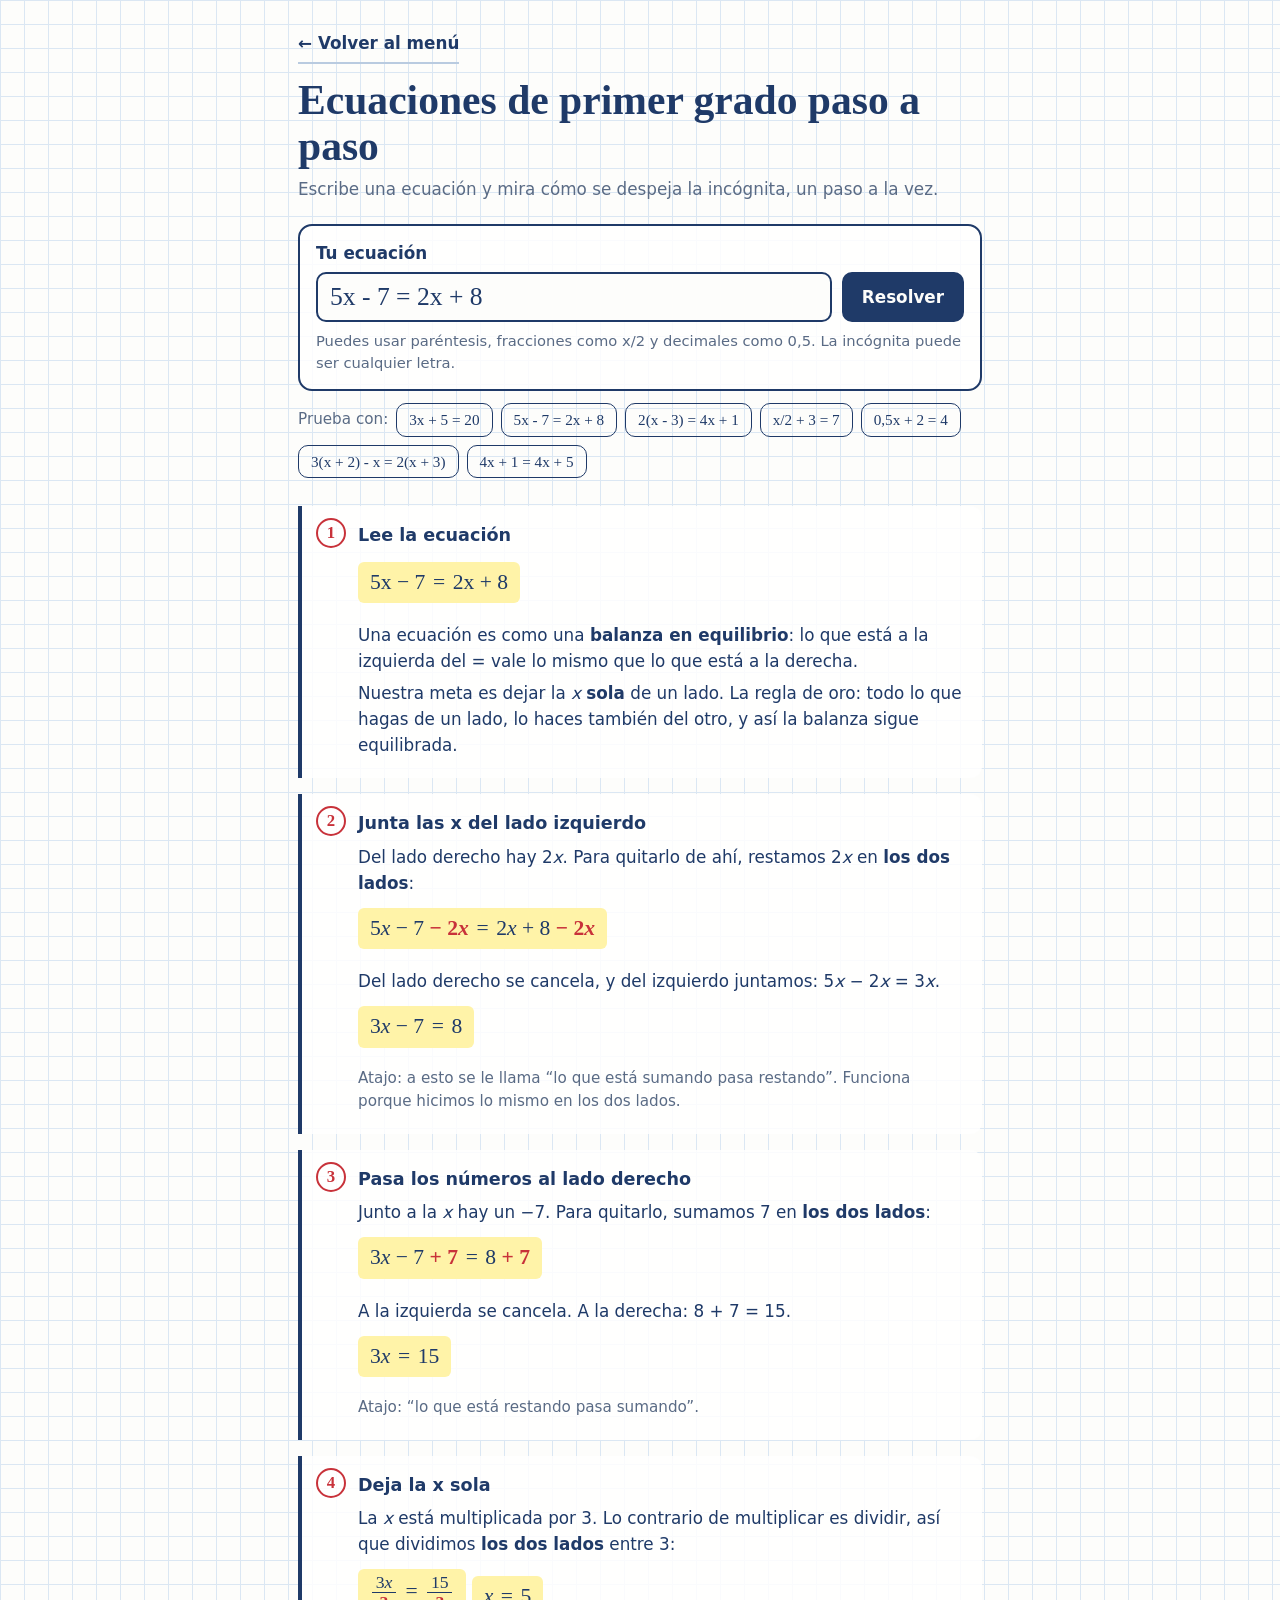
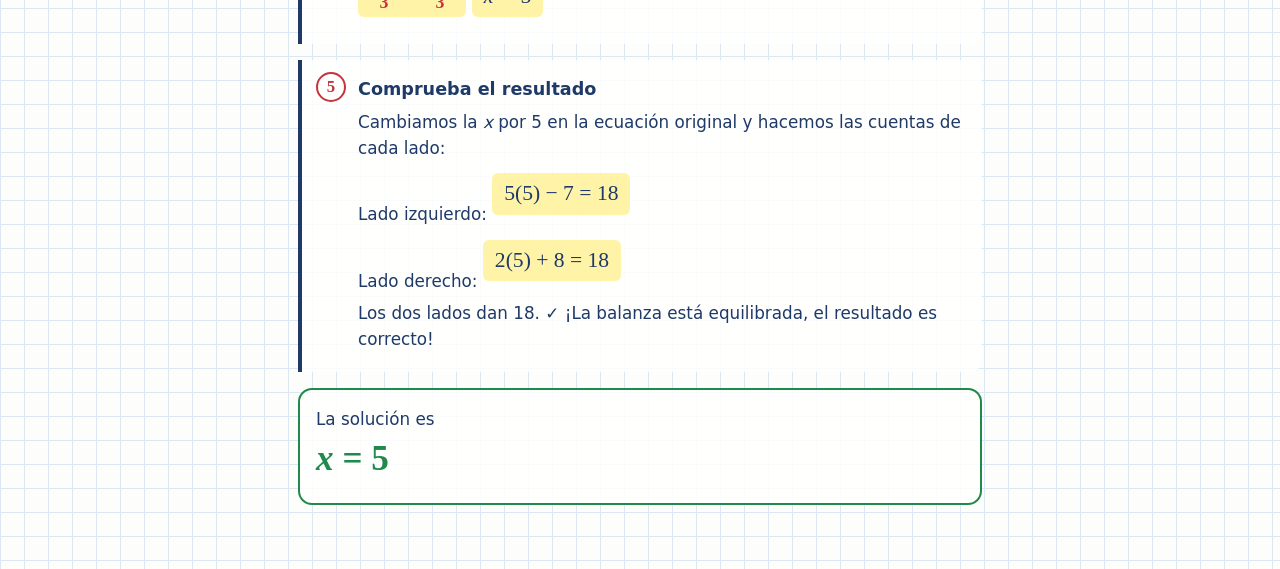
==== algebra/ecuaciones-primer-grado.html @ 46d8577f "Add algebra page for first degree equations" ====
<!DOCTYPE html>
<html lang="es">
<head>
<meta charset="utf-8">
<meta name="viewport" content="width=device-width, initial-scale=1, viewport-fit=cover">
<title>Ecuaciones de primer grado paso a paso</title>
<style>
:root{
  --paper:#fdfdfb; --grid:#dbe7f3; --ink:#1f3a68; --soft:#5a6b85;
  --pen:#c8323a; --ok:#1f8a4c; --hl:#fff3a8; --card:#ffffffd9; --line:#b9cbe0;
  color-scheme: light;
  box-sizing:border-box;
  padding-top:env(safe-area-inset-top,0px);
  padding-bottom:env(safe-area-inset-bottom,0px);
}
@media (prefers-color-scheme: dark){
  :root:not([data-theme="light"]){
    --paper:#141a24; --grid:#1f2a3a; --ink:#dbe6f7; --soft:#93a3bb;
    --pen:#ff7a80; --ok:#5fd394; --hl:#4a4320; --card:#182131e6; --line:#2f3f57;
    color-scheme: dark;
  }
}
:root[data-theme="dark"]{
  --paper:#141a24; --grid:#1f2a3a; --ink:#dbe6f7; --soft:#93a3bb;
  --pen:#ff7a80; --ok:#5fd394; --hl:#4a4320; --card:#182131e6; --line:#2f3f57;
  color-scheme: dark;
}
*,*::before,*::after{box-sizing:inherit}
html{scroll-padding-top:env(safe-area-inset-top,0px)}
body{
  margin:0; color:var(--ink); background-color:var(--paper);
  background-image:linear-gradient(var(--grid) 1px, transparent 1px),linear-gradient(90deg, var(--grid) 1px, transparent 1px);
  background-size:24px 24px;
  font-family:"Segoe UI", system-ui, -apple-system, Roboto, "Helvetica Neue", Arial, sans-serif;
  font-size:1.05rem; line-height:1.55; font-variant-numeric:tabular-nums;
}
main{max-width:720px; margin:0 auto; padding:24px 18px 64px}
.volver{display:inline-block; color:var(--ink); font-weight:600; text-decoration:none; padding:6px 0; border-bottom:2px solid var(--line)}
.volver:hover{border-bottom-color:var(--pen)}
.volver:focus-visible{outline:3px solid var(--pen); outline-offset:3px}
h1{font-family:Georgia,"Times New Roman",serif; font-size:clamp(1.9rem,6vw,2.6rem); line-height:1.1; margin:14px 0 6px; font-weight:700}
.sub{color:var(--soft); margin:0 0 22px}
.panel{background:var(--card); border:2px solid var(--ink); border-radius:14px; padding:14px 16px}
.panel label{display:block; font-weight:600; margin-bottom:6px}
.entrada{display:flex; gap:10px; flex-wrap:wrap}
.entrada input{
  flex:1 1 220px; min-width:0; font-family:Georgia,serif; font-size:1.6rem; color:var(--ink);
  background:var(--paper); border:2px solid var(--ink); border-radius:10px; padding:6px 12px;
}
.entrada input:focus-visible{outline:3px solid var(--pen); outline-offset:2px}
button{font:inherit; font-weight:600; cursor:pointer; border-radius:10px; border:2px solid var(--ink); background:var(--ink); color:var(--paper); padding:10px 18px}
button:focus-visible{outline:3px solid var(--pen); outline-offset:2px}
.ayuda{color:var(--soft); font-size:.92rem; margin:8px 0 0}
.ejemplos{margin:12px 0 0; display:flex; gap:8px; flex-wrap:wrap; align-items:center; color:var(--soft); font-size:.95rem}
.ejemplos button{background:transparent; color:var(--ink); padding:4px 12px; font-weight:500; border-width:1.5px; font-family:Georgia,serif}
.error{color:var(--pen); font-weight:600; margin-top:16px}
ol.pasos{list-style:none; padding:0; margin:28px 0 0; counter-reset:paso}
ol.pasos > li{counter-increment:paso; position:relative; background:var(--card); border-left:4px solid var(--ink); border-radius:0 12px 12px 0; padding:14px 16px 14px 56px; margin-bottom:16px}
ol.pasos > li::before{content:counter(paso); position:absolute; left:14px; top:12px; width:30px; height:30px; border-radius:50%; border:2px solid var(--pen); color:var(--pen); display:grid; place-items:center; font-weight:700; font-family:Georgia,serif}
ol.pasos h2{font-size:1.1rem; margin:2px 0 6px}
ol.pasos p{margin:6px 0}
.pista{color:var(--soft); font-size:.95rem}
.ec{font-family:Georgia,serif; font-size:1.35rem; background:var(--hl); display:inline-block; padding:4px 12px; border-radius:6px; margin:6px 0; max-width:100%; overflow-x:auto; white-space:nowrap}
.ec .igual{margin:0 .35em}
.ec i{font-style:italic}
.rojo{color:var(--pen); font-weight:700}
.frac{display:inline-flex; flex-direction:column; vertical-align:middle; text-align:center; font-size:.82em; line-height:1.1; margin:0 .12em}
.frac > span:first-child{border-bottom:1.5px solid currentColor; padding:0 .2em}
.flecha{color:var(--soft); margin:2px 0 0 4px}
.resultado{margin-top:8px; border:2px solid var(--ok); border-radius:14px; padding:16px; background:var(--card)}
.resultado .grande{font-family:Georgia,serif; font-size:2.2rem; font-weight:700; color:var(--ok)}
.resultado.otro{border-color:var(--pen)}
.resultado.otro .grande{color:var(--pen); font-size:1.6rem}
@media (prefers-reduced-motion:no-preference){
  ol.pasos > li{animation:aparece .35s ease both}
  @keyframes aparece{from{opacity:0; transform:translateY(6px)} to{opacity:1; transform:none}}
}
</style>
</head>
<body>
<main>
  <a class="volver" href="../index.html">← Volver al menú</a>
  <h1>Ecuaciones de primer grado paso a paso</h1>
  <p class="sub">Escribe una ecuación y mira cómo se despeja la incógnita, un paso a la vez.</p>

  <div class="panel">
    <label for="ec">Tu ecuación</label>
    <div class="entrada">
      <input id="ec" value="5x - 7 = 2x + 8" autocomplete="off" autocapitalize="off" spellcheck="false">
      <button id="resolver">Resolver</button>
    </div>
    <p class="ayuda">Puedes usar paréntesis, fracciones como x/2 y decimales como 0,5. La incógnita puede ser cualquier letra.</p>
  </div>
  <div class="ejemplos">Prueba con:
    <button>3x + 5 = 20</button><button>5x - 7 = 2x + 8</button><button>2(x - 3) = 4x + 1</button><button>x/2 + 3 = 7</button><button>0,5x + 2 = 4</button><button>3(x + 2) - x = 2(x + 3)</button><button>4x + 1 = 4x + 5</button>
  </div>

  <div id="salida" aria-live="polite"></div>
</main>

<script>
(function(){
  const $ = s => document.querySelector(s);

  // ---------- fracciones exactas ----------
  const gcd = (a, b) => { a = a < 0n ? -a : a; b = b < 0n ? -b : b; while (b) [a, b] = [b, a % b]; return a; };
  const lcm = (a, b) => a / gcd(a, b) * b;
  class Q {
    constructor(n, d = 1n){ if (d < 0n){ n = -n; d = -d; } const g = gcd(n, d) || 1n; this.n = n / g; this.d = d / g; }
    add(o){ return new Q(this.n*o.d + o.n*this.d, this.d*o.d); }
    sub(o){ return new Q(this.n*o.d - o.n*this.d, this.d*o.d); }
    mul(o){ return new Q(this.n*o.n, this.d*o.d); }
    div(o){ return new Q(this.n*o.d, this.d*o.n); }
    neg(){ return new Q(-this.n, this.d); }
    abs(){ return new Q(this.n < 0n ? -this.n : this.n, this.d); }
    zero(){ return this.n === 0n; }
    one(){ return this.n === 1n && this.d === 1n; }
    eq(o){ return this.n === o.n && this.d === o.d; }
    num(){ return Number(this.n) / Number(this.d); }
  }
  const Q0 = new Q(0n), Q1 = new Q(1n);
  const numQ = s => { const [i, f = ''] = s.split('.'); return new Q(BigInt((i || '0') + f), 10n ** BigInt(f.length)); };

  class Fallo extends Error {}
  const fallo = m => new Fallo(m);

  // ---------- lectura de la ecuación ----------
  function normalizar(s){
    return s.replace(/[−–—]/g, '-').replace(/[×·]/g, '*').replace(/÷/g, '/').replace(/\s+/g, '');
  }
  function tokens(s){
    const t = []; let i = 0;
    while (i < s.length){
      const c = s[i];
      if (/[0-9.,]/.test(c)){
        let j = i; while (j < s.length && /[0-9.,]/.test(s[j])) j++;
        const raw = s.slice(i, j), v = raw.replace(',', '.');
        if (/[.,].*[.,]/.test(raw) || v === '.') throw fallo(`Revisa el número “${raw}”: usa una sola coma o punto para los decimales.`);
        t.push({t:'num', v:numQ(v), dec: v.includes('.')}); i = j; continue;
      }
      if (/[a-zA-ZñÑ]/.test(c)){ t.push({t:'var', v:c.toLowerCase()}); i++; continue; }
      if ('+-*/()='.includes(c)){ t.push({t:c}); i++; continue; }
      if ('^²³'.includes(c)) throw fallo('Esta herramienta resuelve ecuaciones de primer grado: la incógnita no puede estar elevada a una potencia (nada de x², x³…).');
      throw fallo(`No reconozco el símbolo “${c}”.`);
    }
    return t;
  }
  const L = (a, b) => ({a, b});
  function mulL(u, v){
    if (!u.a.zero() && !v.a.zero()) throw fallo('Aparece la incógnita multiplicada por sí misma (eso sería x²). Esta herramienta solo resuelve ecuaciones de primer grado.');
    return L(u.a.mul(v.b).add(v.a.mul(u.b)), u.b.mul(v.b));
  }
  function divL(u, v){
    if (!v.a.zero()) throw fallo('La incógnita quedó en el denominador (dividiendo). Esta herramienta solo resuelve ecuaciones donde la incógnita está arriba.');
    if (v.b.zero()) throw fallo('Hay una división entre cero, y eso no se puede hacer.');
    return L(u.a.div(v.b), u.b.div(v.b));
  }
  function leerLado(t){
    let p = 0;
    const ver = () => t[p], tomar = () => t[p++];
    function expr(){
      let v = termino();
      while (ver() && (ver().t === '+' || ver().t === '-')){
        const op = tomar().t, r = termino();
        v = op === '+' ? L(v.a.add(r.a), v.b.add(r.b)) : L(v.a.sub(r.a), v.b.sub(r.b));
      }
      return v;
    }
    function termino(){
      let v = unario();
      for (;;){
        const k = ver(); if (!k) break;
        if (k.t === '*'){ tomar(); v = mulL(v, unario()); }
        else if (k.t === '/'){ tomar(); v = divL(v, unario()); }
        else if (k.t === 'num' || k.t === 'var' || k.t === '('){ v = mulL(v, unario()); }
        else break;
      }
      return v;
    }
    function unario(){
      const k = ver();
      if (k && k.t === '-'){ tomar(); const u = unario(); return L(u.a.neg(), u.b.neg()); }
      if (k && k.t === '+'){ tomar(); return unario(); }
      return primario();
    }
    function primario(){
      const k = tomar();
      if (!k) throw fallo('A la ecuación le falta algo: revisa que no termine en un signo.');
      if (k.t === 'num') return L(Q0, k.v);
      if (k.t === 'var') return L(Q1, Q0);
      if (k.t === '('){
        const v = expr();
        if (!ver() || ver().t !== ')') throw fallo('Falta cerrar un paréntesis.');
        tomar(); return v;
      }
      throw fallo(k.t === ')' ? 'Hay un paréntesis que se cierra sin haberse abierto.' : `Hay un signo “${k.t}” fuera de lugar.`);
    }
    if (!t.length) throw fallo('Uno de los lados de la ecuación está vacío.');
    const v = expr();
    if (p < t.length) throw fallo(t[p].t === ')' ? 'Sobra un paréntesis de cierre.' : 'Revisa cómo está escrita la ecuación.');
    return v;
  }

  // ---------- cómo se ven las cosas ----------
  let X = 'x';
  const xHTML = () => `<i>${X}</i>`;
  const qHTML = q => q.d === 1n ? q.n.toString() : `<span class="frac"><span>${q.n}</span><span>${q.d}</span></span>`;
  const qFirmado = q => (q.n < 0n ? '−' : '') + qHTML(q.abs());
  const qTexto = q => (q.n < 0n ? '−' : '') + (q.d === 1n ? (q.n < 0n ? -q.n : q.n) : `${q.n < 0n ? -q.n : q.n}/${q.d}`);
  function terminos(lista){
    const it = lista.filter(t => !t.q.zero());
    if (!it.length) return '0';
    return it.map((t, i) => {
      const neg = t.q.n < 0n, ab = t.q.abs();
      const cuerpo = t.x ? (ab.one() ? '' : qHTML(ab)) + xHTML() : qHTML(ab);
      const s = (i === 0 ? (neg ? '−' : '') : (neg ? ' − ' : ' + ')) + cuerpo;
      return t.hl ? `<span class="rojo">${s}</span>` : s;
    }).join('');
  }
  const lado = (u, extra = []) => terminos([{q:u.a, x:true}, {q:u.b, x:false}, ...extra]);
  const ec = (izq, der) => `<div class="ec">${izq}<span class="igual">=</span>${der}</div>`;
  const bonito = s => s.replace(/\*/g, ' × ').replace(/-/g, ' − ').replace(/\+/g, ' + ').replace(/=/g, ' = ').replace(/\s+/g, ' ').replace(/\( /g, '(').replace(/^ − /, '−').replace(/= − /, '= −').replace(/\(\s*−\s*/g, '(−').trim();
  const paso = (titulo, cuerpo) => `<li><h2>${titulo}</h2>${cuerpo}</li>`;
  const signoFrase = q => q.n < 0n ? 'sumamos' : 'restamos';

  function ejemploParentesis(s){
    const m = /(\d+(?:[.,]\d+)?)?\(([^()]+)\)/.exec(s);
    if (!m) return '';
    const despues = s[m.index + m[0].length];
    if (despues === '/') return '';
    const antes = s[m.index - 1];
    if (antes && /[a-zA-Z)]/.test(antes)) return '';
    let k = m[1] ? numQ(m[1].replace(',', '.')) : Q1;
    if (antes === '-') k = k.neg();
    let dentro; try { dentro = leerLado(tokens(m[2])); } catch(e){ return ''; }
    const r = L(dentro.a.mul(k), dentro.b.mul(k));
    const izq = `${antes === '-' ? '−' : ''}${m[1] || ''}(${bonito(m[2])})`;
    let nota = 'Para quitar un paréntesis, multiplicamos el número de afuera por <strong>cada</strong> término de adentro:';
    if (!m[1] && antes === '-') nota = 'Un signo menos antes de un paréntesis cambia el signo de <strong>todo</strong> lo que está adentro:';
    else if (!m[1]) nota = 'Este paréntesis no tiene número enfrente, así que solo lo quitamos:';
    return `<p>${nota}</p><div class="ec">${izq}<span class="igual">=</span>${lado(r)}</div>
      ${m[1] && antes === '-' ? '<p class="pista">Fíjate en los signos: menos por más da menos, y menos por menos da más.</p>' : ''}`;
  }

  // ---------- resolver ----------
  function resolver(){
    const out = $('#salida');
    const crudo = $('#ec').value.trim();
    try {
      const s = normalizar(crudo);
      const t = tokens(s);
      const letras = [...new Set(t.filter(k => k.t === 'var').map(k => k.v))];
      if (letras.length === 0) throw fallo('La ecuación necesita una incógnita, por ejemplo x.');
      if (letras.length > 1) throw fallo(`Usa una sola letra como incógnita. Encontré varias: ${letras.join(', ')}.`);
      X = letras[0];
      const iguales = t.filter(k => k.t === '=').length;
      if (iguales !== 1) throw fallo(iguales === 0 ? 'Falta el signo = que separa los dos lados de la ecuación.' : 'La ecuación debe tener un solo signo =.');
      const pos = t.findIndex(k => k.t === '=');
      const izqT = t.slice(0, pos), derT = t.slice(pos + 1);
      const izq0 = leerLado(izqT), der0 = leerLado(derT);
      const [izqTxt, derTxt] = s.split('=');
      out.innerHTML = pasos(s, izqTxt, derTxt, izq0, der0, t);
    } catch(e){
      if (e instanceof Fallo){ out.innerHTML = `<p class="error">${e.message}</p>`; return; }
      throw e;
    }
  }

  function pasos(s, izqTxt, derTxt, izq0, der0, t){
    let h = '<ol class="pasos">';
    let I = izq0, D = der0;

    h += paso('Lee la ecuación',
      `${ec(bonito(izqTxt), bonito(derTxt))}
       <p>Una ecuación es como una <strong>balanza en equilibrio</strong>: lo que está a la izquierda del = vale lo mismo que lo que está a la derecha.</p>
       <p>Nuestra meta es dejar la ${xHTML()} <strong>sola</strong> de un lado. La regla de oro: todo lo que hagas de un lado, lo haces también del otro, y así la balanza sigue equilibrada.</p>`);

    // 1) simplificar cada lado
    const plano = u => { const tx = lado(u).replace(/<[^>]+>/g, ''); return tx.replace(/\s+/g, ''); };
    const original = s.replace(/-/g, '−');
    const simple = plano(I) + '=' + plano(D);
    const hayPar = s.includes('(');
    const hayDiv = t.some(k => k.t === '/');
    const hayDec = t.some(k => k.t === 'num' && k.dec);
    if (simple !== original){
      let expl = '';
      if (hayPar) expl += ejemploParentesis(s);
      if (hayDec) expl += '<p>Los decimales los escribimos como fracciones para trabajar con números exactos. Por ejemplo, 0,5 = <span class="frac"><span>1</span><span>2</span></span>.</p>';
      if (hayDiv) expl += `<p>Dividir entre un número es lo mismo que multiplicar por una fracción. Por ejemplo, ${xHTML()}/2 es lo mismo que <span class="frac"><span>1</span><span>2</span></span>${xHTML()}, la mitad de ${xHTML()}.</p>`;
      expl += `<p>Luego juntamos los términos parecidos de cada lado: los que tienen ${xHTML()} con los que tienen ${xHTML()}, y los números solos con los números solos. Escribimos primero los de ${xHTML()}.</p>`;
      h += paso('Ordena cada lado', `${expl}<p>Queda:</p>${ec(lado(I), lado(D))}`);
    }

    // 2) quitar fracciones
    let m = 1n;
    [I.a, I.b, D.a, D.b].forEach(q => { m = lcm(m, q.d); });
    if (m > 1n){
      const M = new Q(m);
      const I2 = L(I.a.mul(M), I.b.mul(M)), D2 = L(D.a.mul(M), D.b.mul(M));
      h += paso('Quita las fracciones',
        `<p>Las fracciones complican las cuentas. Para quitarlas, multiplicamos <strong>los dos lados</strong> por ${m}, que es un número que todos los denominadores (los de abajo) dividen exacto:</p>
         ${ec(`<span class="rojo">${m} ×</span> (${lado(I)})`, `<span class="rojo">${m} ×</span> (${lado(D)})`)}
         <p>Multiplicamos ${m} por cada término:</p>${ec(lado(I2), lado(D2))}
         <p class="pista">Si hay varios denominadores, se usa su mínimo común múltiplo: el número más pequeño que todos dividen exacto.</p>`);
      I = I2; D = D2;
    }

    // 3) si la incógnita solo está a la derecha, voltear
    if (I.a.zero() && !D.a.zero()){
      h += paso('Voltea la ecuación',
        `<p>La ${xHTML()} está solo del lado derecho. Como los dos lados valen lo mismo, podemos intercambiarlos para tenerla a la izquierda:</p>${ec(lado(D), lado(I))}`);
      [I, D] = [D, I];
    }

    // 4) pasar la incógnita a la izquierda
    if (!D.a.zero()){
      const c = D.a, menos = c.neg();
      const I2 = L(I.a.sub(c), I.b), D2 = L(Q0, D.b);
      const termC = `${c.abs().one() ? '' : qHTML(c.abs())}${xHTML()}`;
      h += paso(`Junta las ${X} del lado izquierdo`,
        `<p>Del lado derecho hay ${c.n < 0n ? '−' : ''}${termC}. Para quitarlo de ahí, ${signoFrase(c)} ${termC} en <strong>los dos lados</strong>:</p>
         ${ec(lado(I, [{q:menos, x:true, hl:true}]), lado(D, [{q:menos, x:true, hl:true}]))}
         <p>Del lado derecho se cancela, y del izquierdo juntamos: ${qFirmado(I.a)}${xHTML()} ${c.n < 0n ? '+' : '−'} ${qHTML(c.abs())}${xHTML()} = ${qFirmado(I2.a)}${xHTML()}.</p>
         ${ec(lado(I2), lado(D2))}
         <p class="pista">Atajo: a esto se le llama “lo que está ${c.n < 0n ? 'restando pasa sumando' : 'sumando pasa restando'}”. Funciona porque hicimos lo mismo en los dos lados.</p>`);
      I = I2; D = D2;
    }

    // casos especiales: la incógnita desapareció
    if (I.a.zero()){
      const igual = I.b.eq(D.b);
      h += paso(`¡La ${X} desapareció!`,
        igual
          ? `<p>Nos quedó ${qFirmado(I.b)} = ${qFirmado(D.b)}, que siempre es verdad, sin importar cuánto valga ${xHTML()}.</p>
             <p>Pruébalo: con ${xHTML()} = 1, el lado izquierdo da ${qFirmado(izq0.a.add(izq0.b))} y el derecho da ${qFirmado(der0.a.add(der0.b))}. Con ${xHTML()} = 10: ${qFirmado(izq0.a.mul(new Q(10n)).add(izq0.b))} y ${qFirmado(der0.a.mul(new Q(10n)).add(der0.b))}.</p>`
          : `<p>Nos quedó ${qFirmado(I.b)} = ${qFirmado(D.b)}, que es <strong>falso</strong>. No importa qué número pongas en lugar de ${xHTML()}: los dos lados nunca van a ser iguales.</p>`);
      h += '</ol>';
      return h + `<div class="resultado otro"><div class="grande">${igual ? 'Tiene infinitas soluciones' : 'No tiene solución'}</div>
        <div class="pista">${igual ? `Cualquier número que pongas en lugar de ${xHTML()} cumple la ecuación. A esto se le llama identidad.` : 'Los dos lados nunca pueden valer lo mismo.'}</div></div>`;
    }

    // 5) pasar los números a la derecha
    if (!I.b.zero()){
      const b = I.b, menos = b.neg();
      const I2 = L(I.a, Q0), D2 = L(Q0, D.b.sub(b));
      h += paso('Pasa los números al lado derecho',
        `<p>Junto a la ${xHTML()} hay un ${qFirmado(b)}. Para quitarlo, ${signoFrase(b)} ${qHTML(b.abs())} en <strong>los dos lados</strong>:</p>
         ${ec(lado(I, [{q:menos, x:false, hl:true}]), lado(D, [{q:menos, x:false, hl:true}]))}
         <p>A la izquierda se cancela. A la derecha: ${qFirmado(D.b)} ${b.n < 0n ? '+' : '−'} ${qHTML(b.abs())} = ${qFirmado(D2.b)}.</p>
         ${ec(lado(I2), lado(D2))}
         <p class="pista">Atajo: “lo que está ${b.n < 0n ? 'restando pasa sumando' : 'sumando pasa restando'}”.</p>`);
      I = I2; D = D2;
    }

    // 6) dividir entre el coeficiente
    const a = I.a, sol = D.b.div(a);
    if (!a.one()){
      const den = a.n < 0n ? `(${qFirmado(a)})` : qHTML(a);
      h += paso(`Deja la ${X} sola`,
        `<p>La ${xHTML()} está multiplicada por ${qFirmado(a)}. Lo contrario de multiplicar es dividir, así que dividimos <strong>los dos lados</strong> entre ${qFirmado(a)}:</p>
         <div class="ec"><span class="frac"><span>${lado(I)}</span><span class="rojo">${den}</span></span><span class="igual">=</span><span class="frac"><span>${qFirmado(D.b)}</span><span class="rojo">${den}</span></span></div>
         ${ec(xHTML(), qFirmado(sol))}
         ${a.n < 0n ? `<p class="pista">Al dividir entre un número negativo cambia el signo: menos entre menos da más, y más entre menos da menos.</p>` : ''}
         ${sol.d !== 1n ? `<p class="pista">El resultado es una fracción. Se deja así porque es exacto; como decimal es aproximadamente ${sol.num().toLocaleString('es-ES', {maximumFractionDigits:4})}.</p>` : ''}`);
    }

    // 7) comprobar
    const ev = u => u.a.mul(sol).add(u.b);
    const valTxt = `(${qTexto(sol)})`;
    const simpleVal = sol.d === 1n && sol.n >= 0n;
    const sust = txt => bonito(txt).replace(new RegExp(X, 'gi'), (m, i, str) => {
      const antes = str[i - 1];
      return (simpleVal && !(antes && /[0-9)]/.test(antes))) ? qTexto(sol) : valTxt;
    });
    const vi = ev(izq0), vd = ev(der0);
    h += paso('Comprueba el resultado',
      `<p>Cambiamos la ${xHTML()} por ${qFirmado(sol)} en la ecuación original y hacemos las cuentas de cada lado:</p>
       <p>Lado izquierdo: <span class="ec">${sust(izqTxt)} = ${qFirmado(vi)}</span></p>
       <p>Lado derecho: <span class="ec">${sust(derTxt)} = ${qFirmado(vd)}</span></p>
       <p>${vi.eq(vd) ? `Los dos lados dan ${qFirmado(vi)}. ✓ ¡La balanza está equilibrada, el resultado es correcto!` : 'Los lados no coinciden; revisa la ecuación.'}</p>`);
    h += '</ol>';
    return h + `<div class="resultado"><div>La solución es</div><div class="grande">${xHTML()} = ${qFirmado(sol)}</div>
      ${sol.d !== 1n ? `<div class="pista">Aproximadamente ${sol.num().toLocaleString('es-ES', {maximumFractionDigits:4})}.</div>` : ''}</div>`;
  }

  $('#resolver').addEventListener('click', resolver);
  $('#ec').addEventListener('keydown', e => { if (e.key === 'Enter') resolver(); });
  document.querySelectorAll('.ejemplos button').forEach(b =>
    b.addEventListener('click', () => { $('#ec').value = b.textContent; resolver(); }));
  resolver();
})();
</script>
</body>
</html>
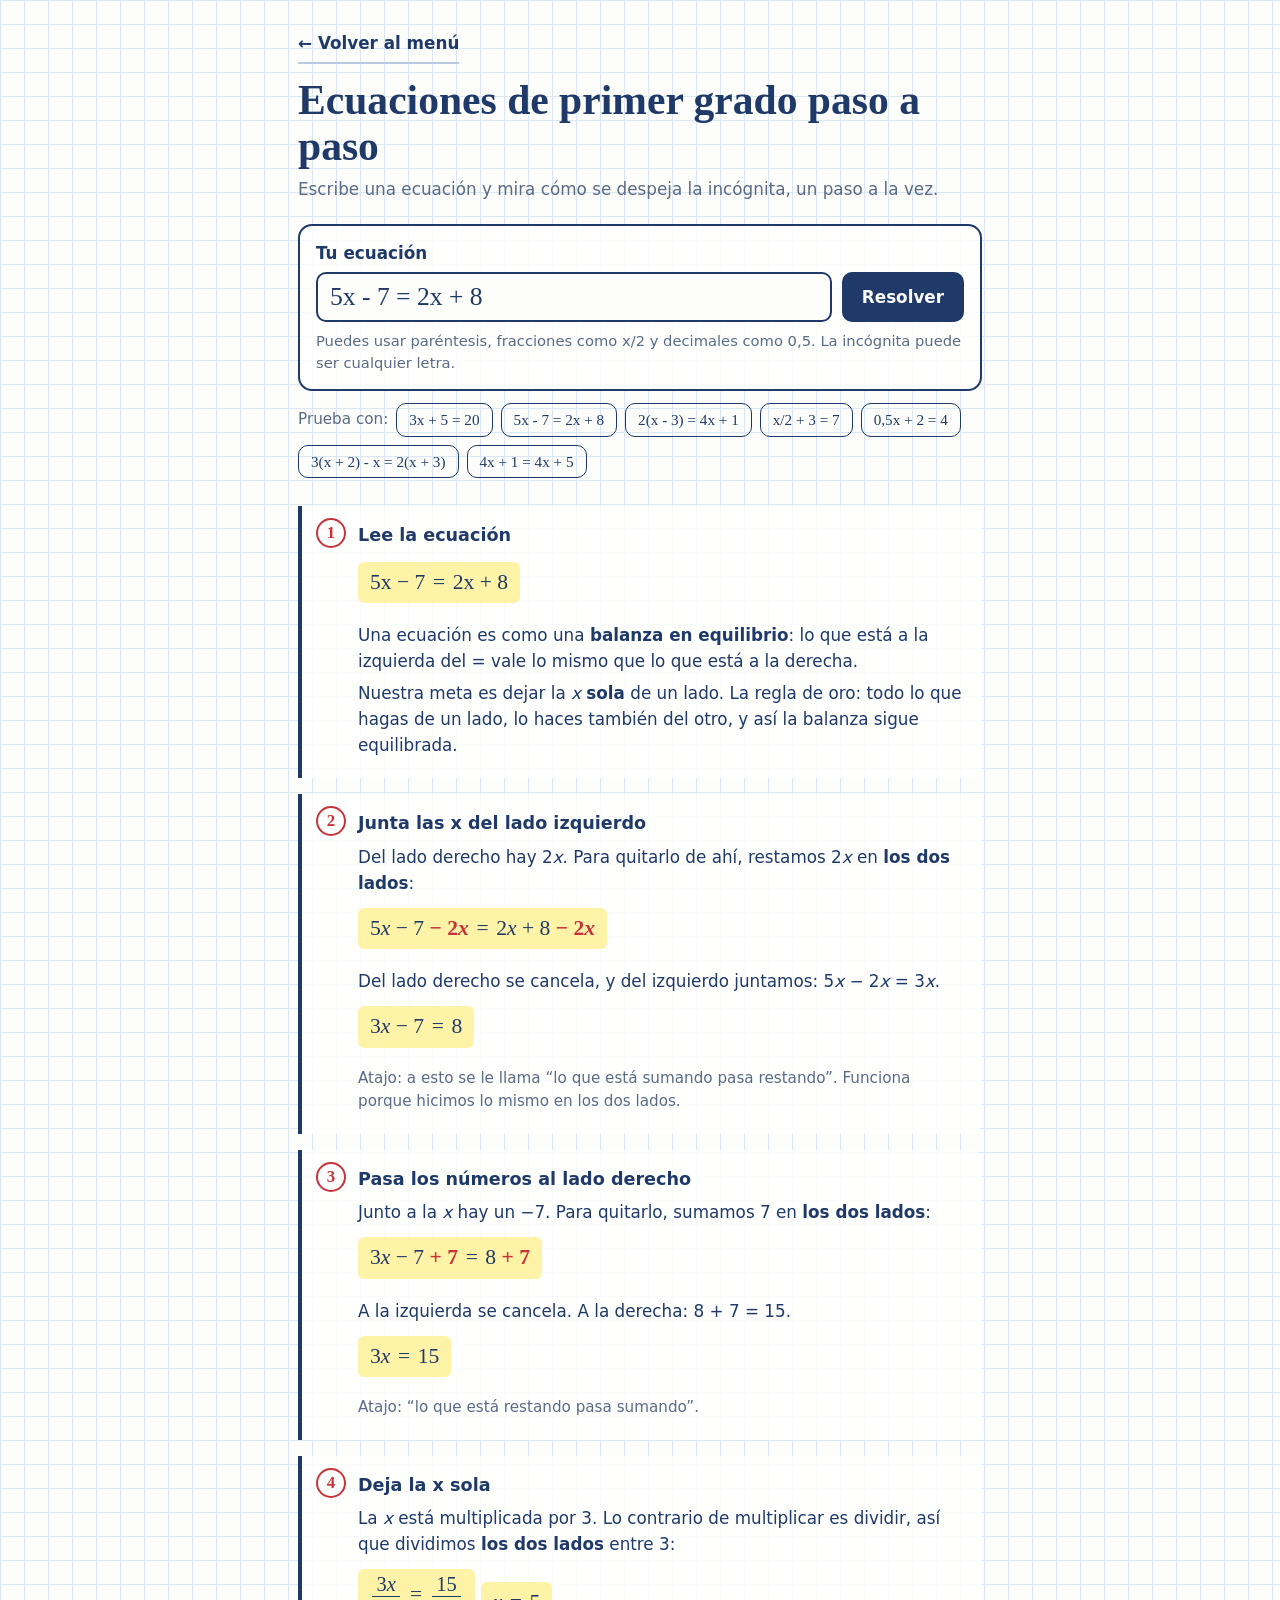
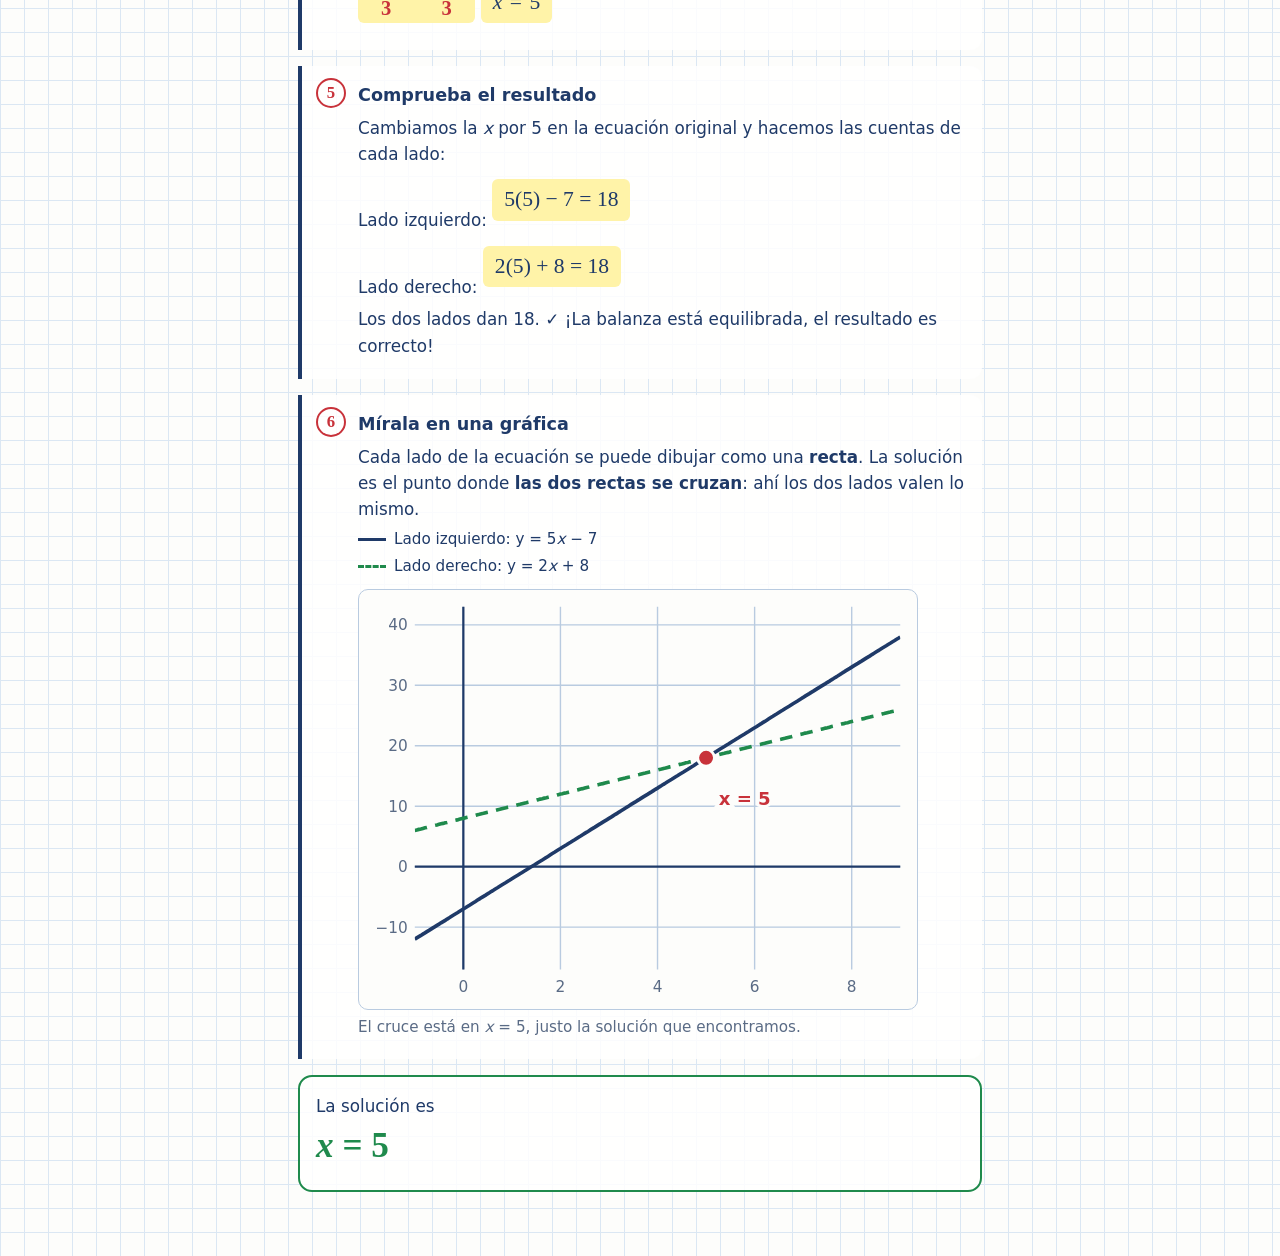
==== commit cd705115: "Improve error messages for equation handling Updated error messages to provide clearer guidance on u" ====
--- a/algebra/ecuaciones-primer-grado.html
+++ b/algebra/ecuaciones-primer-grado.html
@@ -66,6 +66,7 @@
 .rojo{color:var(--pen); font-weight:700}
 .frac{display:inline-flex; flex-direction:column; vertical-align:middle; text-align:center; font-size:.82em; line-height:1.1; margin:0 .12em}
 .frac > span:first-child{border-bottom:1.5px solid currentColor; padding:0 .2em}
+.ec .frac{font-size:.95em}
 .flecha{color:var(--soft); margin:2px 0 0 4px}
 .resultado{margin-top:8px; border:2px solid var(--ok); border-radius:14px; padding:16px; background:var(--card)}
 .resultado .grande{font-family:Georgia,serif; font-size:2.2rem; font-weight:700; color:var(--ok)}
@@ -75,6 +76,20 @@
   ol.pasos > li{animation:aparece .35s ease both}
   @keyframes aparece{from{opacity:0; transform:translateY(6px)} to{opacity:1; transform:none}}
 }
+.grafica{margin:10px 0 4px; overflow-x:auto}
+.grafica svg{display:block; width:100%; max-width:560px; min-width:280px; height:auto; background:var(--paper); border:1px solid var(--line); border-radius:10px}
+.g-red{stroke:var(--line); stroke-width:1}
+.g-eje{stroke:var(--ink); stroke-width:1.6}
+.g-num{fill:var(--soft); font-size:11px; font-family:system-ui, sans-serif}
+.g-c1{fill:none; stroke:var(--ink); stroke-width:2.6}
+.g-c2{fill:none; stroke:var(--ok); stroke-width:2.6; stroke-dasharray:9 6}
+.g-pt{fill:var(--pen); stroke:var(--paper); stroke-width:2}
+.g-pt2{fill:var(--paper); stroke:var(--ink); stroke-width:2}
+.g-txt{fill:var(--pen); font-size:13px; font-weight:700; font-family:system-ui, sans-serif; paint-order:stroke; stroke:var(--paper); stroke-width:4px}
+.g-txt2{fill:var(--ink); font-size:12px; font-family:system-ui, sans-serif; paint-order:stroke; stroke:var(--paper); stroke-width:4px}
+.leyenda{display:flex; flex-direction:column; gap:4px; margin:6px 0; font-size:.95rem}
+.leyenda span.l{display:inline-block; width:28px; height:0; vertical-align:middle; margin-right:8px; border-top:3px solid var(--ink)}
+.leyenda span.l2{border-top:3px dashed var(--ok)}
 </style>
 </head>
 <body>
@@ -140,14 +155,14 @@
       }
       if (/[a-zA-ZñÑ]/.test(c)){ t.push({t:'var', v:c.toLowerCase()}); i++; continue; }
       if ('+-*/()='.includes(c)){ t.push({t:c}); i++; continue; }
-      if ('^²³'.includes(c)) throw fallo('Esta herramienta resuelve ecuaciones de primer grado: la incógnita no puede estar elevada a una potencia (nada de x², x³…).');
+      if ('^²³'.includes(c)) throw fallo('Esta herramienta resuelve ecuaciones de primer grado: la incógnita no puede estar elevada a una potencia. Para ecuaciones con x² usa la herramienta de <a href="ecuaciones-segundo-grado.html">ecuaciones de segundo grado</a>.');
       throw fallo(`No reconozco el símbolo “${c}”.`);
     }
     return t;
   }
   const L = (a, b) => ({a, b});
   function mulL(u, v){
-    if (!u.a.zero() && !v.a.zero()) throw fallo('Aparece la incógnita multiplicada por sí misma (eso sería x²). Esta herramienta solo resuelve ecuaciones de primer grado.');
+    if (!u.a.zero() && !v.a.zero()) throw fallo('Aparece la incógnita multiplicada por sí misma (eso sería x²). Para eso usa la herramienta de <a href="ecuaciones-segundo-grado.html">ecuaciones de segundo grado</a>.');
     return L(u.a.mul(v.b).add(v.a.mul(u.b)), u.b.mul(v.b));
   }
   function divL(u, v){
@@ -240,6 +255,85 @@
     else if (!m[1]) nota = 'Este paréntesis no tiene número enfrente, así que solo lo quitamos:';
     return `<p>${nota}</p><div class="ec">${izq}<span class="igual">=</span>${lado(r)}</div>
       ${m[1] && antes === '-' ? '<p class="pista">Fíjate en los signos: menos por más da menos, y menos por menos da más.</p>' : ''}`;
+  }
+
+  // ---------- gráfica (SVG sin librerías) ----------
+  let idGraf = 0;
+  const fmtG = v => { const r = Math.round(v * 1e6) / 1e6; return (Object.is(r, -0) ? 0 : r).toLocaleString('es-ES', {maximumFractionDigits:2, useGrouping:false}).replace('-', '−'); };
+  function paso10(span){
+    const raw = span / 6, p = Math.pow(10, Math.floor(Math.log10(raw))), f = raw / p;
+    return (f < 1.5 ? 1 : f < 3 ? 2 : f < 7 ? 5 : 10) * p;
+  }
+  function grafica({xmin, xmax, ymin, ymax, curvas = [], puntos = [], titulo = 'Gráfica'}){
+    const W = 400, H = 300, ml = 40, mr = 12, mt = 12, mb = 28;
+    const sx = x => ml + (x - xmin) / (xmax - xmin) * (W - ml - mr);
+    const sy = y => mt + (ymax - y) / (ymax - ymin) * (H - mt - mb);
+    const id = 'clip' + (++idGraf);
+    let g = '';
+    const dx = paso10(xmax - xmin), dy = paso10(ymax - ymin);
+    for (let x = Math.ceil(xmin / dx) * dx; x <= xmax + 1e-9; x += dx){
+      const X = sx(x).toFixed(1);
+      g += `<line x1="${X}" y1="${mt}" x2="${X}" y2="${H - mb}" class="g-red"/><text x="${X}" y="${H - mb + 16}" text-anchor="middle" class="g-num">${fmtG(x)}</text>`;
+    }
+    for (let y = Math.ceil(ymin / dy) * dy; y <= ymax + 1e-9; y += dy){
+      const Y = sy(y).toFixed(1);
+      g += `<line x1="${ml}" y1="${Y}" x2="${W - mr}" y2="${Y}" class="g-red"/><text x="${ml - 5}" y="${(+Y + 4).toFixed(1)}" text-anchor="end" class="g-num">${fmtG(y)}</text>`;
+    }
+    if (xmin <= 0 && xmax >= 0) g += `<line x1="${sx(0).toFixed(1)}" y1="${mt}" x2="${sx(0).toFixed(1)}" y2="${H - mb}" class="g-eje"/>`;
+    if (ymin <= 0 && ymax >= 0) g += `<line x1="${ml}" y1="${sy(0).toFixed(1)}" x2="${W - mr}" y2="${sy(0).toFixed(1)}" class="g-eje"/>`;
+    let c = '';
+    curvas.forEach(cv => {
+      const pts = [];
+      for (let i = 0; i <= 240; i++){
+        const x = xmin + (xmax - xmin) * i / 240, y = cv.f(x);
+        const Y = Math.max(-2000, Math.min(2000, sy(y)));
+        pts.push(`${sx(x).toFixed(1)},${Y.toFixed(1)}`);
+      }
+      c += `<polyline points="${pts.join(' ')}" class="${cv.clase || 'g-c1'}"/>`;
+    });
+    let p = '';
+    puntos.forEach(pt => {
+      const X = sx(pt.x), Y = sy(pt.y);
+      p += `<circle cx="${X.toFixed(1)}" cy="${Y.toFixed(1)}" r="6" class="${pt.clase || 'g-pt'}"/>`;
+      if (pt.texto){
+        const izq = pt.izq ?? (X > W * 0.62), abajo = pt.dy ?? (pt.abajo ? 20 : -10);
+        p += `<text x="${(X + (izq ? -9 : 9)).toFixed(1)}" y="${Math.max(mt + 12, Math.min(H - mb - 4, Y + abajo)).toFixed(1)}" text-anchor="${izq ? 'end' : 'start'}" class="${pt.claseTxt || 'g-txt'}">${pt.texto}</text>`;
+      }
+    });
+    return `<div class="grafica"><svg viewBox="0 0 ${W} ${H}" role="img" aria-label="${titulo}">
+      <defs><clipPath id="${id}"><rect x="${ml}" y="${mt}" width="${W - ml - mr}" height="${H - mt - mb}"/></clipPath></defs>
+      ${g}<g clip-path="url(#${id})">${c}</g>${p}</svg></div>`;
+  }
+  function rangoY(valores, incluirCero){
+    let lo = Math.min(...valores), hi = Math.max(...valores);
+    if (incluirCero){ lo = Math.min(lo, 0); hi = Math.max(hi, 0); }
+    if (hi - lo < 1e-9){ lo -= 2; hi += 2; }
+    const pad = (hi - lo) * 0.1;
+    return [lo - pad, hi + pad];
+  }
+
+  function pasoGrafica(I0, D0, sol){
+    const fI = x => I0.a.num()*x + I0.b.num(), fD = x => D0.a.num()*x + D0.b.num();
+    let xmin, xmax;
+    if (sol === null){ xmin = -5; xmax = 5; }
+    else {
+      const s = sol.num();
+      if (Math.abs(s) < 20){ xmin = Math.min(s - 4, -1); xmax = Math.max(s + 4, 1); }
+      else { xmin = s - 5; xmax = s + 5; }
+    }
+    const vals = [fI(xmin), fI(xmax), fD(xmin), fD(xmax)];
+    const [ymin, ymax] = rangoY(vals, false);
+    const pts = sol === null ? [] : [{x:sol.num(), y:fI(sol.num()), texto:`${X} = ${fmtG(sol.num())}`, dy:34, izq:false}];
+    const plano = u => lado(u).replace(/<[^>]+>/g, '');
+    let expl;
+    if (sol !== null) expl = `<p>Cada lado de la ecuación se puede dibujar como una <strong>recta</strong>. La solución es el punto donde <strong>las dos rectas se cruzan</strong>: ahí los dos lados valen lo mismo.</p>`;
+    else if (I0.a.eq(D0.a) && I0.b.eq(D0.b)) expl = `<p>Los dos lados son <strong>la misma recta</strong>: están encimadas en todos sus puntos. Por eso cualquier número es solución.</p>`;
+    else expl = `<p>Las dos rectas son <strong>paralelas</strong>: nunca se cruzan. Por eso no hay ningún número que haga iguales a los dos lados.</p>`;
+    return paso('Mírala en una gráfica',
+      `${expl}
+       <div class="leyenda"><span><span class="l"></span>Lado izquierdo: y = ${lado(I0)}</span><span><span class="l l2"></span>Lado derecho: y = ${lado(D0)}</span></div>
+       ${grafica({xmin, xmax, ymin, ymax, curvas:[{f:fI}, {f:fD, clase:'g-c2'}], puntos:pts, titulo:`Rectas y = ${plano(I0)} y y = ${plano(D0)}`})}
+       ${sol !== null ? `<p class="pista">El cruce está en ${xHTML()} = ${fmtG(sol.num())}, justo la solución que encontramos.</p>` : ''}`);
   }
 
   // ---------- resolver ----------
@@ -334,7 +428,7 @@
           ? `<p>Nos quedó ${qFirmado(I.b)} = ${qFirmado(D.b)}, que siempre es verdad, sin importar cuánto valga ${xHTML()}.</p>
              <p>Pruébalo: con ${xHTML()} = 1, el lado izquierdo da ${qFirmado(izq0.a.add(izq0.b))} y el derecho da ${qFirmado(der0.a.add(der0.b))}. Con ${xHTML()} = 10: ${qFirmado(izq0.a.mul(new Q(10n)).add(izq0.b))} y ${qFirmado(der0.a.mul(new Q(10n)).add(der0.b))}.</p>`
           : `<p>Nos quedó ${qFirmado(I.b)} = ${qFirmado(D.b)}, que es <strong>falso</strong>. No importa qué número pongas en lugar de ${xHTML()}: los dos lados nunca van a ser iguales.</p>`);
-      h += '</ol>';
+      h += pasoGrafica(izq0, der0, null) + '</ol>';
       return h + `<div class="resultado otro"><div class="grande">${igual ? 'Tiene infinitas soluciones' : 'No tiene solución'}</div>
         <div class="pista">${igual ? `Cualquier número que pongas en lugar de ${xHTML()} cumple la ecuación. A esto se le llama identidad.` : 'Los dos lados nunca pueden valer lo mismo.'}</div></div>`;
     }
@@ -378,6 +472,7 @@
        <p>Lado izquierdo: <span class="ec">${sust(izqTxt)} = ${qFirmado(vi)}</span></p>
        <p>Lado derecho: <span class="ec">${sust(derTxt)} = ${qFirmado(vd)}</span></p>
        <p>${vi.eq(vd) ? `Los dos lados dan ${qFirmado(vi)}. ✓ ¡La balanza está equilibrada, el resultado es correcto!` : 'Los lados no coinciden; revisa la ecuación.'}</p>`);
+    h += pasoGrafica(izq0, der0, sol);
     h += '</ol>';
     return h + `<div class="resultado"><div>La solución es</div><div class="grande">${xHTML()} = ${qFirmado(sol)}</div>
       ${sol.d !== 1n ? `<div class="pista">Aproximadamente ${sol.num().toLocaleString('es-ES', {maximumFractionDigits:4})}.</div>` : ''}</div>`;
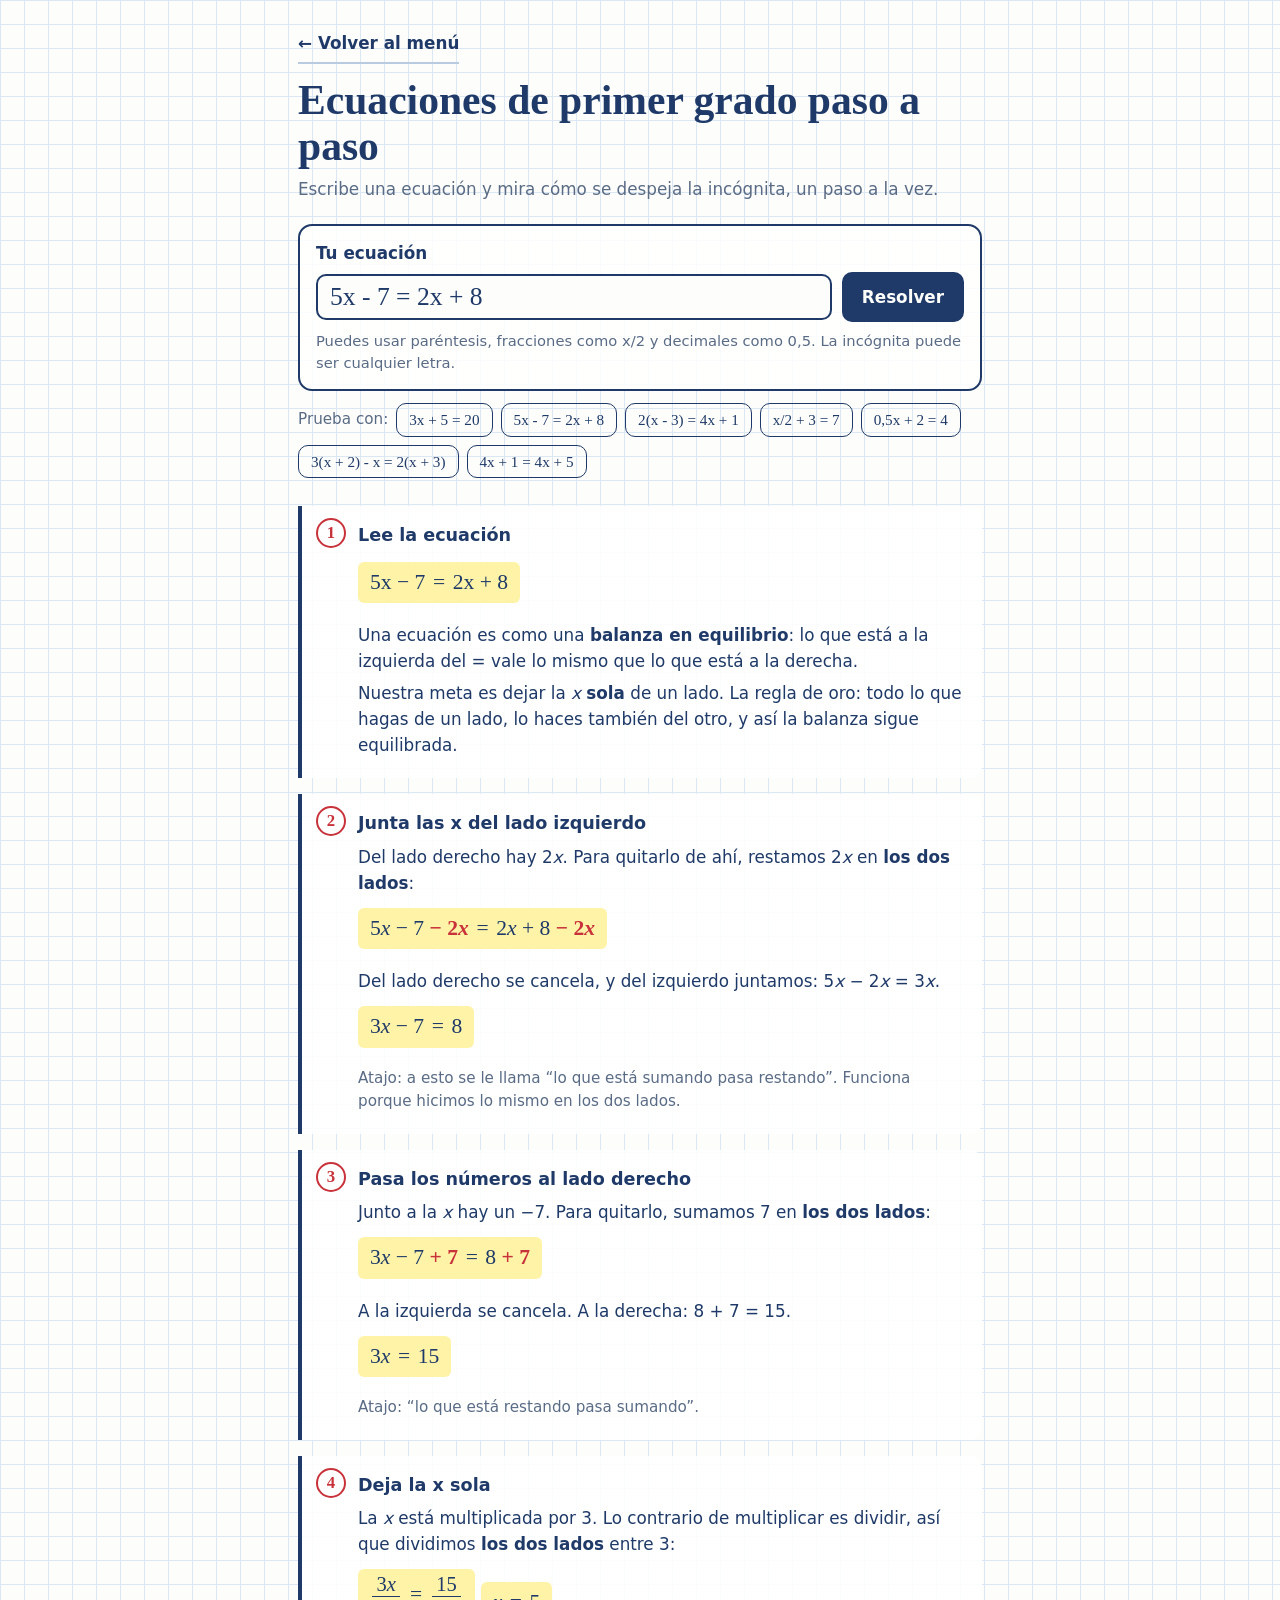
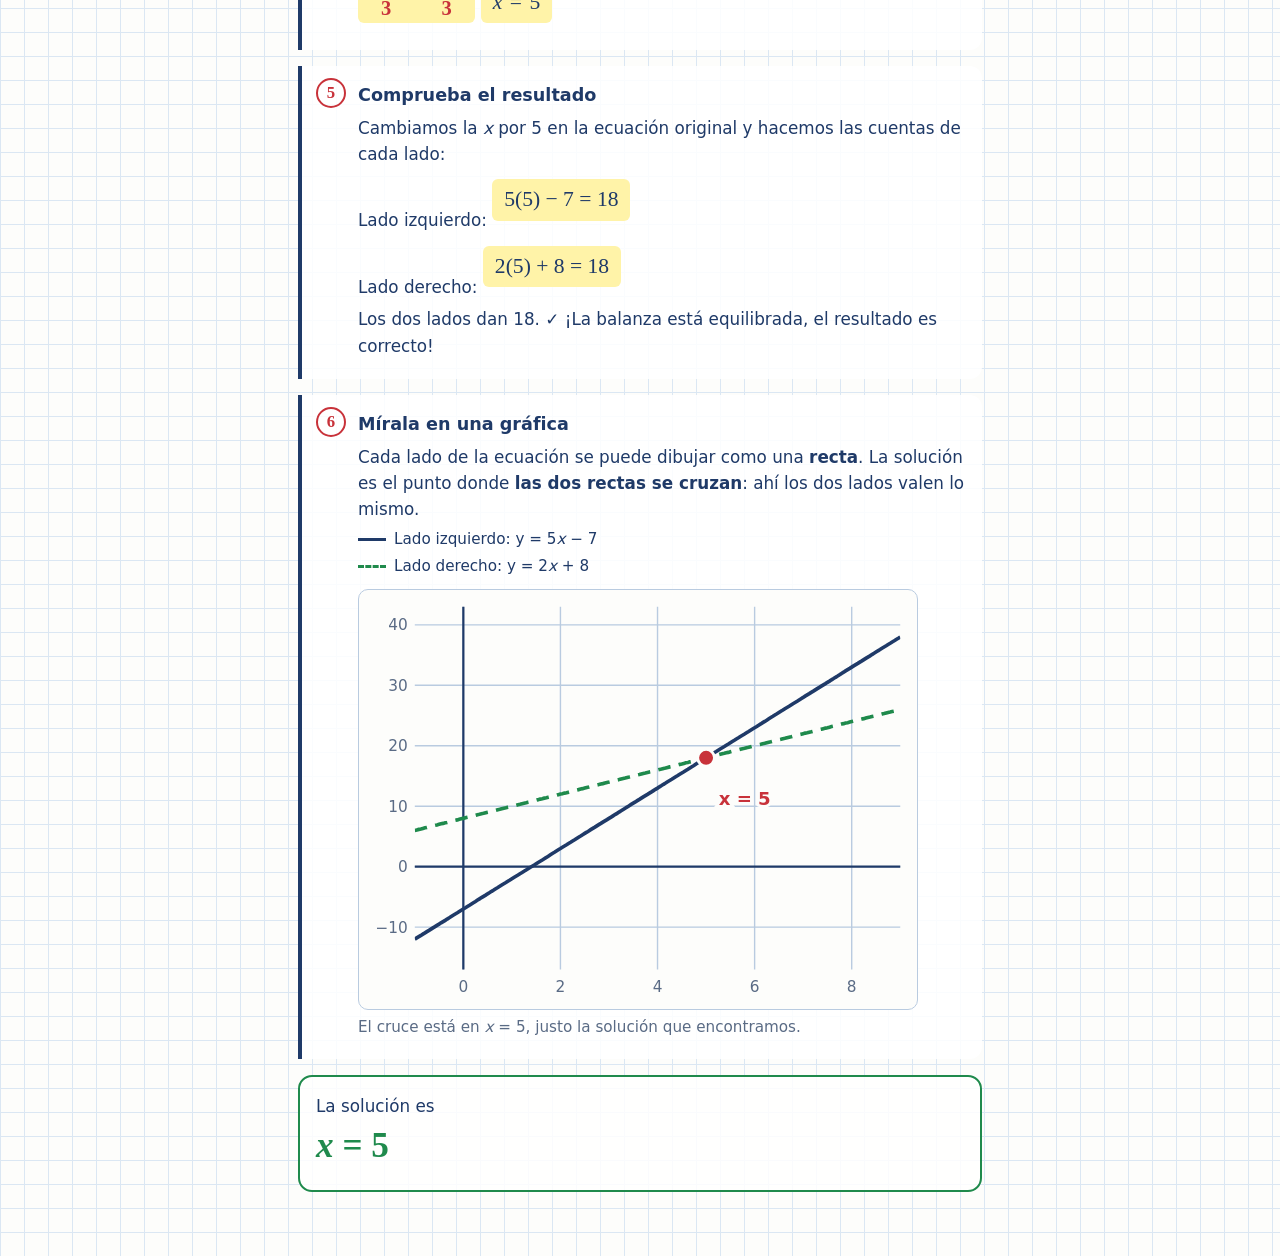
==== commit 64d41ebb: "[UPD] style structures" ====
--- a/algebra/ecuaciones-primer-grado.html
+++ b/algebra/ecuaciones-primer-grado.html
@@ -4,95 +4,10 @@
 <meta charset="utf-8">
 <meta name="viewport" content="width=device-width, initial-scale=1, viewport-fit=cover">
 <title>Ecuaciones de primer grado paso a paso</title>
-<style>
-:root{
-  --paper:#fdfdfb; --grid:#dbe7f3; --ink:#1f3a68; --soft:#5a6b85;
-  --pen:#c8323a; --ok:#1f8a4c; --hl:#fff3a8; --card:#ffffffd9; --line:#b9cbe0;
-  color-scheme: light;
-  box-sizing:border-box;
-  padding-top:env(safe-area-inset-top,0px);
-  padding-bottom:env(safe-area-inset-bottom,0px);
-}
-@media (prefers-color-scheme: dark){
-  :root:not([data-theme="light"]){
-    --paper:#141a24; --grid:#1f2a3a; --ink:#dbe6f7; --soft:#93a3bb;
-    --pen:#ff7a80; --ok:#5fd394; --hl:#4a4320; --card:#182131e6; --line:#2f3f57;
-    color-scheme: dark;
-  }
-}
-:root[data-theme="dark"]{
-  --paper:#141a24; --grid:#1f2a3a; --ink:#dbe6f7; --soft:#93a3bb;
-  --pen:#ff7a80; --ok:#5fd394; --hl:#4a4320; --card:#182131e6; --line:#2f3f57;
-  color-scheme: dark;
-}
-*,*::before,*::after{box-sizing:inherit}
-html{scroll-padding-top:env(safe-area-inset-top,0px)}
-body{
-  margin:0; color:var(--ink); background-color:var(--paper);
-  background-image:linear-gradient(var(--grid) 1px, transparent 1px),linear-gradient(90deg, var(--grid) 1px, transparent 1px);
-  background-size:24px 24px;
-  font-family:"Segoe UI", system-ui, -apple-system, Roboto, "Helvetica Neue", Arial, sans-serif;
-  font-size:1.05rem; line-height:1.55; font-variant-numeric:tabular-nums;
-}
-main{max-width:720px; margin:0 auto; padding:24px 18px 64px}
-.volver{display:inline-block; color:var(--ink); font-weight:600; text-decoration:none; padding:6px 0; border-bottom:2px solid var(--line)}
-.volver:hover{border-bottom-color:var(--pen)}
-.volver:focus-visible{outline:3px solid var(--pen); outline-offset:3px}
-h1{font-family:Georgia,"Times New Roman",serif; font-size:clamp(1.9rem,6vw,2.6rem); line-height:1.1; margin:14px 0 6px; font-weight:700}
-.sub{color:var(--soft); margin:0 0 22px}
-.panel{background:var(--card); border:2px solid var(--ink); border-radius:14px; padding:14px 16px}
-.panel label{display:block; font-weight:600; margin-bottom:6px}
-.entrada{display:flex; gap:10px; flex-wrap:wrap}
-.entrada input{
-  flex:1 1 220px; min-width:0; font-family:Georgia,serif; font-size:1.6rem; color:var(--ink);
-  background:var(--paper); border:2px solid var(--ink); border-radius:10px; padding:6px 12px;
-}
-.entrada input:focus-visible{outline:3px solid var(--pen); outline-offset:2px}
-button{font:inherit; font-weight:600; cursor:pointer; border-radius:10px; border:2px solid var(--ink); background:var(--ink); color:var(--paper); padding:10px 18px}
-button:focus-visible{outline:3px solid var(--pen); outline-offset:2px}
-.ayuda{color:var(--soft); font-size:.92rem; margin:8px 0 0}
-.ejemplos{margin:12px 0 0; display:flex; gap:8px; flex-wrap:wrap; align-items:center; color:var(--soft); font-size:.95rem}
-.ejemplos button{background:transparent; color:var(--ink); padding:4px 12px; font-weight:500; border-width:1.5px; font-family:Georgia,serif}
-.error{color:var(--pen); font-weight:600; margin-top:16px}
-ol.pasos{list-style:none; padding:0; margin:28px 0 0; counter-reset:paso}
-ol.pasos > li{counter-increment:paso; position:relative; background:var(--card); border-left:4px solid var(--ink); border-radius:0 12px 12px 0; padding:14px 16px 14px 56px; margin-bottom:16px}
-ol.pasos > li::before{content:counter(paso); position:absolute; left:14px; top:12px; width:30px; height:30px; border-radius:50%; border:2px solid var(--pen); color:var(--pen); display:grid; place-items:center; font-weight:700; font-family:Georgia,serif}
-ol.pasos h2{font-size:1.1rem; margin:2px 0 6px}
-ol.pasos p{margin:6px 0}
-.pista{color:var(--soft); font-size:.95rem}
-.ec{font-family:Georgia,serif; font-size:1.35rem; background:var(--hl); display:inline-block; padding:4px 12px; border-radius:6px; margin:6px 0; max-width:100%; overflow-x:auto; white-space:nowrap}
-.ec .igual{margin:0 .35em}
-.ec i{font-style:italic}
-.rojo{color:var(--pen); font-weight:700}
-.frac{display:inline-flex; flex-direction:column; vertical-align:middle; text-align:center; font-size:.82em; line-height:1.1; margin:0 .12em}
-.frac > span:first-child{border-bottom:1.5px solid currentColor; padding:0 .2em}
-.ec .frac{font-size:.95em}
-.flecha{color:var(--soft); margin:2px 0 0 4px}
-.resultado{margin-top:8px; border:2px solid var(--ok); border-radius:14px; padding:16px; background:var(--card)}
-.resultado .grande{font-family:Georgia,serif; font-size:2.2rem; font-weight:700; color:var(--ok)}
-.resultado.otro{border-color:var(--pen)}
-.resultado.otro .grande{color:var(--pen); font-size:1.6rem}
-@media (prefers-reduced-motion:no-preference){
-  ol.pasos > li{animation:aparece .35s ease both}
-  @keyframes aparece{from{opacity:0; transform:translateY(6px)} to{opacity:1; transform:none}}
-}
-.grafica{margin:10px 0 4px; overflow-x:auto}
-.grafica svg{display:block; width:100%; max-width:560px; min-width:280px; height:auto; background:var(--paper); border:1px solid var(--line); border-radius:10px}
-.g-red{stroke:var(--line); stroke-width:1}
-.g-eje{stroke:var(--ink); stroke-width:1.6}
-.g-num{fill:var(--soft); font-size:11px; font-family:system-ui, sans-serif}
-.g-c1{fill:none; stroke:var(--ink); stroke-width:2.6}
-.g-c2{fill:none; stroke:var(--ok); stroke-width:2.6; stroke-dasharray:9 6}
-.g-pt{fill:var(--pen); stroke:var(--paper); stroke-width:2}
-.g-pt2{fill:var(--paper); stroke:var(--ink); stroke-width:2}
-.g-txt{fill:var(--pen); font-size:13px; font-weight:700; font-family:system-ui, sans-serif; paint-order:stroke; stroke:var(--paper); stroke-width:4px}
-.g-txt2{fill:var(--ink); font-size:12px; font-family:system-ui, sans-serif; paint-order:stroke; stroke:var(--paper); stroke-width:4px}
-.leyenda{display:flex; flex-direction:column; gap:4px; margin:6px 0; font-size:.95rem}
-.leyenda span.l{display:inline-block; width:28px; height:0; vertical-align:middle; margin-right:8px; border-top:3px solid var(--ink)}
-.leyenda span.l2{border-top:3px dashed var(--ok)}
-</style>
+<link rel="stylesheet" href="../css/tema.css">
+<link rel="stylesheet" href="../css/estilos.css">
 </head>
-<body>
+<body class="pagina-ecuaciones">
 <main>
   <a class="volver" href="../index.html">← Volver al menú</a>
   <h1>Ecuaciones de primer grado paso a paso</h1>
--- a/css/tema.css
+++ b/css/tema.css
@@ -0,0 +1,62 @@
+/* =============================================================
+   TEMA DEL SITIO
+   Aquí se cambian los colores, las letras y las medidas de TODAS
+   las páginas. Solo edita los valores después de los dos puntos.
+   ============================================================= */
+
+:root{
+  /* ---------- Colores del modo claro ---------- */
+  --paper: #fdfdfb;    /* fondo de la página (la hoja) */
+  --grid:  #dbe7f3;    /* líneas de la cuadrícula del fondo */
+  --ink:   #1f3a68;    /* color principal: texto, bordes, botones */
+  --soft:  #5a6b85;    /* texto secundario y pistas */
+  --pen:   #c8323a;    /* “pluma roja”: acentos, números de paso, puntos */
+  --ok:    #1f8a4c;    /* verde: resultados correctos */
+  --hl:    #fff3a8;    /* “marcatextos”: fondo de las cuentas */
+  --card:  #ffffffd9;  /* fondo de tarjetas y pasos */
+  --line:  #b9cbe0;    /* líneas finas, divisiones y tablas */
+
+  /* ---------- Letras ---------- */
+  --fuente-texto: "Segoe UI", system-ui, -apple-system, Roboto, "Helvetica Neue", Arial, sans-serif;
+  --fuente-titulos: Georgia, "Times New Roman", serif;   /* títulos, cuentas y fórmulas */
+  --tamano-texto: 1.05rem;
+
+  /* ---------- Medidas ---------- */
+  --ancho-pagina: 720px;   /* ancho máximo del contenido */
+  --cuadricula: 24px;      /* tamaño de los cuadritos del fondo */
+  --radio-grande: 14px;    /* esquinas de paneles y resultados */
+  --radio: 12px;           /* esquinas de pasos y tarjetas */
+  --radio-chico: 10px;     /* esquinas de botones y cajas pequeñas */
+
+  color-scheme: light;
+}
+
+/* ---------- Colores del modo oscuro ----------
+   Se usan cuando el dispositivo está en modo oscuro.
+   Si cambias un color arriba, revisa también su versión aquí. */
+@media (prefers-color-scheme: dark){
+  :root:not([data-theme="light"]){
+    --paper: #141a24;
+    --grid:  #1f2a3a;
+    --ink:   #dbe6f7;
+    --soft:  #93a3bb;
+    --pen:   #ff7a80;
+    --ok:    #5fd394;
+    --hl:    #4a4320;
+    --card:  #182131e6;
+    --line:  #2f3f57;
+    color-scheme: dark;
+  }
+}
+:root[data-theme="dark"]{
+  --paper: #141a24;
+  --grid:  #1f2a3a;
+  --ink:   #dbe6f7;
+  --soft:  #93a3bb;
+  --pen:   #ff7a80;
+  --ok:    #5fd394;
+  --hl:    #4a4320;
+  --card:  #182131e6;
+  --line:  #2f3f57;
+  color-scheme: dark;
+}
--- a/css/estilos.css
+++ b/css/estilos.css
@@ -0,0 +1,207 @@
+/* =============================================================
+   ESTILOS GENERALES
+   Componentes que comparten todas las páginas. Los colores, letras
+   y medidas vienen de tema.css, así que normalmente no hace falta
+   tocar este archivo para cambiar el aspecto del sitio.
+   ============================================================= */
+
+/* ---------- Base ---------- */
+:root{
+  box-sizing:border-box;
+  padding-top:env(safe-area-inset-top,0px);
+  padding-bottom:env(safe-area-inset-bottom,0px);
+}
+*,*::before,*::after{box-sizing:inherit}
+html{scroll-padding-top:env(safe-area-inset-top,0px)}
+body{
+  margin:0; color:var(--ink); background-color:var(--paper);
+  background-image:linear-gradient(var(--grid) 1px, transparent 1px),linear-gradient(90deg, var(--grid) 1px, transparent 1px);
+  background-size:var(--cuadricula) var(--cuadricula);
+  font-family:var(--fuente-texto); font-size:var(--tamano-texto); line-height:1.55;
+  font-variant-numeric:tabular-nums;
+}
+main{max-width:var(--ancho-pagina); margin:0 auto; padding:24px 18px 64px}
+h1{font-family:var(--fuente-titulos); font-size:clamp(1.9rem,6vw,2.6rem); line-height:1.1; margin:14px 0 6px; font-weight:700}
+.sub{color:var(--soft); margin:0 0 22px}
+sup{font-size:.7em}
+
+/* ---------- Enlace para volver al menú ---------- */
+.volver{display:inline-block; color:var(--ink); font-weight:600; text-decoration:none; padding:6px 0; border-bottom:2px solid var(--line)}
+.volver:hover{border-bottom-color:var(--pen)}
+.volver:focus-visible{outline:3px solid var(--pen); outline-offset:3px}
+
+/* ---------- Panel de entrada ---------- */
+.panel{background:var(--card); border:2px solid var(--ink); border-radius:var(--radio-grande); padding:14px 16px}
+.panel label{display:block; font-weight:600; margin-bottom:6px}
+.entrada{display:flex; gap:10px; flex-wrap:wrap; align-items:center}
+.entrada input{
+  flex:1 1 220px; min-width:0; font-family:var(--fuente-titulos); font-size:1.6rem; color:var(--ink);
+  background:var(--paper); border:2px solid var(--ink); border-radius:var(--radio-chico); padding:6px 12px;
+}
+.entrada input:focus-visible{outline:3px solid var(--pen); outline-offset:2px}
+.etiqueta-f{font-family:var(--fuente-titulos); font-size:1.6rem}
+.ayuda{color:var(--soft); font-size:.92rem; margin:8px 0 0}
+
+/* Entrada con forma de raíz (página de raíz cuadrada) */
+.radical{font-family:var(--fuente-titulos); font-size:2.6rem; line-height:1; display:flex; align-items:stretch}
+.radical span.sym{padding-right:2px}
+.radical input{
+  font:inherit; font-size:2.2rem; width:5.5ch; color:var(--ink); background:transparent;
+  border:none; border-top:3px solid var(--ink); border-radius:0; padding:2px 6px 0; outline:none; flex:none;
+}
+.radical input:focus-visible{background:var(--hl); outline:none}
+
+/* ---------- Botones y menús ---------- */
+button{
+  font:inherit; font-weight:600; cursor:pointer; border-radius:var(--radio-chico);
+  border:2px solid var(--ink); background:var(--ink); color:var(--paper); padding:10px 18px;
+}
+button:focus-visible, select:focus-visible{outline:3px solid var(--pen); outline-offset:2px}
+.metodo{margin-top:14px; padding-top:12px; border-top:1px dashed var(--line)}
+.metodo label{display:block; font-weight:600; margin-bottom:6px}
+select{font:inherit; width:100%; color:var(--ink); background:var(--paper); border:2px solid var(--ink); border-radius:var(--radio-chico); padding:8px 10px}
+.desc{color:var(--soft); font-size:.95rem; margin:8px 0 0}
+.ejemplos{margin:12px 0 0; display:flex; gap:8px; flex-wrap:wrap; align-items:center; color:var(--soft); font-size:.95rem}
+.ejemplos button{background:transparent; color:var(--ink); padding:4px 12px; font-weight:500; border-width:1.5px; font-family:var(--fuente-titulos)}
+.boton-metodo, .botones button{background:transparent; color:var(--ink); padding:6px 14px; margin-top:6px}
+.botones{display:flex; gap:8px; flex-wrap:wrap; margin-top:8px}
+.error{color:var(--pen); font-weight:600; margin-top:16px}
+
+/* ---------- Pasos numerados ---------- */
+ol.pasos{list-style:none; padding:0; margin:28px 0 0; counter-reset:paso}
+ol.pasos > li{
+  counter-increment:paso; position:relative; background:var(--card); border-left:4px solid var(--ink);
+  border-radius:0 var(--radio) var(--radio) 0; padding:14px 16px 14px 56px; margin-bottom:16px;
+}
+ol.pasos > li::before{
+  content:counter(paso); position:absolute; left:14px; top:12px; width:30px; height:30px; border-radius:50%;
+  border:2px solid var(--pen); color:var(--pen); display:grid; place-items:center; font-weight:700; font-family:var(--fuente-titulos);
+}
+ol.pasos > li.aviso{border-left-color:var(--pen)}
+ol.pasos h2{font-size:1.1rem; margin:2px 0 6px}
+ol.pasos p{margin:6px 0}
+@media (prefers-reduced-motion:no-preference){
+  ol.pasos > li{animation:aparece .35s ease both}
+  @keyframes aparece{from{opacity:0; transform:translateY(6px)} to{opacity:1; transform:none}}
+}
+
+/* ---------- Secciones grandes (página de derivadas) ---------- */
+.seccion{background:var(--card); border-left:4px solid var(--ink); border-radius:0 var(--radio) var(--radio) 0; padding:16px 18px; margin-top:22px}
+.seccion > h2{font-family:var(--fuente-titulos); font-size:1.35rem; margin:0 0 8px; display:flex; gap:10px; align-items:baseline}
+.seccion h2 .n{flex:none; width:30px; height:30px; border-radius:50%; border:2px solid var(--pen); color:var(--pen); display:inline-grid; place-items:center; font-size:1rem}
+.seccion p{margin:6px 0}
+
+/* ---------- Cuentas y fórmulas ---------- */
+.cuenta{font-family:var(--fuente-titulos); font-size:1.15rem; background:var(--hl); display:inline-block; padding:2px 8px; border-radius:6px; margin:4px 0}
+.ec{font-family:var(--fuente-titulos); font-size:1.35rem; background:var(--hl); display:inline-block; padding:4px 12px; border-radius:6px; margin:6px 0; max-width:100%; overflow-x:auto; white-space:nowrap}
+.ec .igual{margin:0 .35em}
+.ec i{font-style:italic}
+.frac{display:inline-flex; flex-direction:column; vertical-align:middle; text-align:center; font-size:.82em; line-height:1.1; margin:0 .12em}
+.frac > span:first-child{border-bottom:1.5px solid currentColor; padding:0 .2em}
+.ec .frac{font-size:.95em}
+.rad{border-top:1.5px solid currentColor; padding:0 .12em}
+.abc{display:flex; gap:10px; flex-wrap:wrap; margin:6px 0}
+.abc span{font-family:var(--fuente-titulos); font-size:1.2rem; background:var(--hl); border-radius:6px; padding:2px 10px}
+.destacado{background:var(--hl); border-radius:var(--radio-chico); padding:10px 12px; margin:10px 0}
+.pista{color:var(--soft); font-size:.95rem}
+
+/* ---------- Colores de apoyo en el texto ---------- */
+.rojo, .texto-rojo{color:var(--pen); font-weight:700}
+.texto-verde, .sube{color:var(--ok); font-weight:700}
+.baja{color:var(--pen); font-weight:700}
+.plana{color:var(--ink); font-weight:700}
+
+/* ---------- Tablas ---------- */
+.tabla{overflow-x:auto; margin-top:8px}
+table{border-collapse:collapse; font-size:.98rem}
+th,td{padding:6px 12px; text-align:center; border-bottom:1px solid var(--line); white-space:nowrap}
+th{color:var(--soft); font-weight:600}
+td.izq{text-align:left}
+.seccion td.izq{white-space:normal; min-width:200px}
+tr.si td, tr.exacta td{color:var(--ok); font-weight:700}
+tr.salto td{color:var(--soft)}
+tr.no td{color:var(--pen)}
+
+/* ---------- Resultado final ---------- */
+.resultado{margin-top:8px; border:2px solid var(--ok); border-radius:var(--radio-grande); padding:16px; background:var(--card)}
+.resultado .grande{font-family:var(--fuente-titulos); font-size:2.2rem; font-weight:700; color:var(--ok)}
+.resultado .linea{font-family:var(--fuente-titulos); font-size:2rem; font-weight:700; color:var(--ok); line-height:1.4}
+.resultado.otro{border-color:var(--pen)}
+.resultado.otro .grande{color:var(--pen); font-size:1.6rem}
+
+/* ---------- Controles deslizantes (página de derivadas) ---------- */
+.control{margin:12px 0 4px}
+.control label{display:flex; justify-content:space-between; gap:10px; font-weight:600; font-size:.98rem}
+.control label output{font-family:var(--fuente-titulos); font-weight:700; color:var(--pen)}
+input[type=range]{width:100%; accent-color:var(--pen); margin:6px 0 0}
+.lecturas{display:grid; grid-template-columns:repeat(auto-fit,minmax(150px,1fr)); gap:8px; margin:10px 0}
+.lecturas div{background:var(--paper); border:1px solid var(--line); border-radius:var(--radio-chico); padding:8px 10px}
+.lecturas small{display:block; color:var(--soft); font-size:.85rem}
+.lecturas b{font-family:var(--fuente-titulos); font-size:1.15rem}
+
+/* ---------- Gráficas ---------- */
+.grafica{margin:10px 0 4px; overflow-x:auto}
+.grafica svg{display:block; width:100%; max-width:560px; min-width:280px; height:auto; background:var(--paper); border:1px solid var(--line); border-radius:var(--radio-chico)}
+.g-red{stroke:var(--line); stroke-width:1}
+.g-eje{stroke:var(--ink); stroke-width:1.6}
+.g-num{fill:var(--soft); font-size:11px; font-family:var(--fuente-texto)}
+.g-c1{fill:none; stroke:var(--ink); stroke-width:2.6}
+.g-c2{fill:none; stroke:var(--ok); stroke-width:2.6; stroke-dasharray:9 6}
+.g-c3{fill:none; stroke:var(--ok); stroke-width:2.6}
+.g-c3-tenue{opacity:.35}
+.g-c3-trazo{stroke-width:5}
+.g-sec{stroke:var(--pen); stroke-width:2.4; fill:none}
+.g-tri{stroke:var(--soft); stroke-width:1.6; stroke-dasharray:4 4; fill:none}
+.g-pt{fill:var(--pen); stroke:var(--paper); stroke-width:2}
+.g-pt2{fill:var(--paper); stroke:var(--ink); stroke-width:2}
+.g-q{fill:var(--ok); stroke:var(--paper); stroke-width:2}
+.g-txt, .g-txt2, .g-lbl{font-family:var(--fuente-texto); paint-order:stroke; stroke:var(--paper); stroke-width:4px}
+.g-txt{fill:var(--pen); font-size:13px; font-weight:700}
+.g-txt-q{fill:var(--ok)}
+.g-txt2{fill:var(--ink); font-size:12px}
+.g-lbl{fill:var(--soft); font-size:12px}
+.leyenda{display:flex; flex-direction:column; gap:4px; margin:6px 0; font-size:.95rem}
+.leyenda span.l{display:inline-block; width:28px; height:0; vertical-align:middle; margin-right:8px; border-top:3px solid var(--ink)}
+.leyenda span.l2{border-top:3px dashed var(--ok)}
+
+/* Dibujos de la página de raíz cuadrada */
+.dibujo{margin:14px 0 4px; overflow-x:auto}
+.dibujo svg{display:block; width:100%; min-width:300px; height:auto}
+.dibujo text{font-family:var(--fuente-texto)}
+.r-relleno{fill:var(--pen)}
+.r-linea{stroke:var(--pen)}
+
+/* =============================================================
+   AJUSTES DE PÁGINAS ESPECÍFICAS
+   ============================================================= */
+
+/* Raíz cuadrada: tablas a lo ancho, con los números alineados a la derecha */
+.pagina-raiz table{width:100%}
+.pagina-raiz table.angosta{width:auto}
+.pagina-raiz th, .pagina-raiz td{text-align:right; padding:6px 8px}
+.pagina-raiz th:first-child, .pagina-raiz td:first-child{text-align:center}
+.pagina-raiz td.izq{text-align:left}
+.pagina-raiz tr.salto td{text-align:center}
+
+/* Menú principal */
+.pagina-inicio main{padding-top:40px}
+.pagina-inicio h1{font-size:clamp(2.2rem,8vw,3.2rem); line-height:1.05; margin:0 0 10px}
+.pagina-inicio .sub{margin-bottom:36px; max-width:52ch}
+.pagina-inicio section{margin-bottom:36px}
+.pagina-inicio h2{font-family:var(--fuente-titulos); font-size:1.6rem; margin:0 0 2px; display:flex; align-items:baseline; gap:12px}
+.pagina-inicio h2 .marca{font-size:1.1rem; color:var(--pen); border:2px solid var(--pen); border-radius:50%; width:2em; height:2em; display:inline-grid; place-items:center; flex:none}
+.pagina-inicio .tema{color:var(--soft); margin:0 0 12px 3.4rem}
+.pagina-inicio ul{list-style:none; margin:0 0 0 3.4rem; padding:0}
+.pagina-inicio li + li{margin-top:10px}
+a.herramienta{display:block; text-decoration:none; color:var(--ink); background:var(--card); border-left:4px solid var(--ink); border-radius:0 var(--radio) var(--radio) 0; padding:12px 16px}
+a.herramienta:hover{border-left-color:var(--pen)}
+a.herramienta:focus-visible{outline:3px solid var(--pen); outline-offset:2px}
+a.herramienta strong{display:block; font-size:1.15rem}
+a.herramienta span{color:var(--soft); font-size:.95rem}
+.pagina-inicio footer{border-top:1px dashed var(--line); padding-top:16px; color:var(--soft); font-size:.95rem}
+.pagina-inicio footer p{margin:0 0 8px; max-width:60ch}
+.pagina-inicio footer a{color:var(--ink); font-weight:600; text-decoration-color:var(--pen); text-underline-offset:3px}
+.pagina-inicio footer a:hover{color:var(--pen)}
+.pagina-inicio footer a:focus-visible{outline:3px solid var(--pen); outline-offset:2px}
+.pagina-inicio footer code{font-size:.92em; background:var(--card); border:1px solid var(--line); border-radius:6px; padding:0 5px}
+@media (max-width:480px){ .pagina-inicio .tema, .pagina-inicio ul{margin-left:0} }
